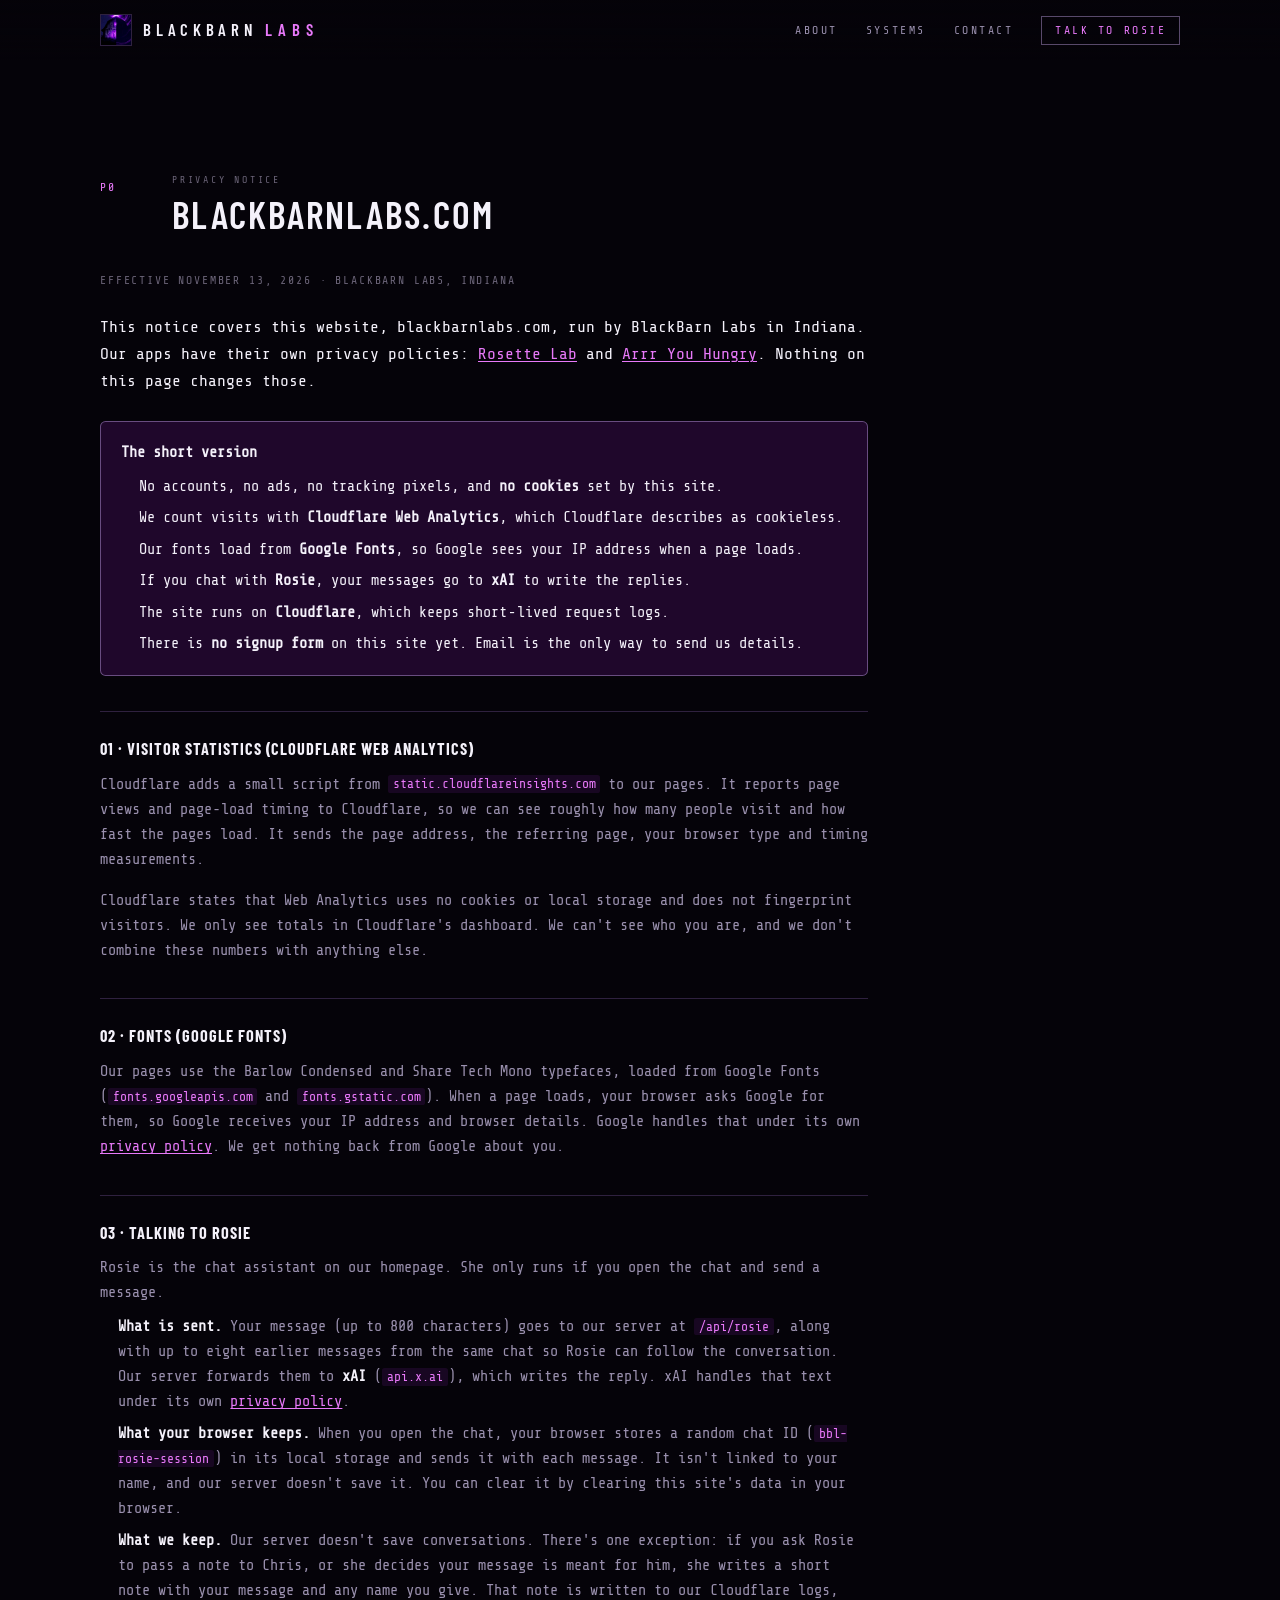
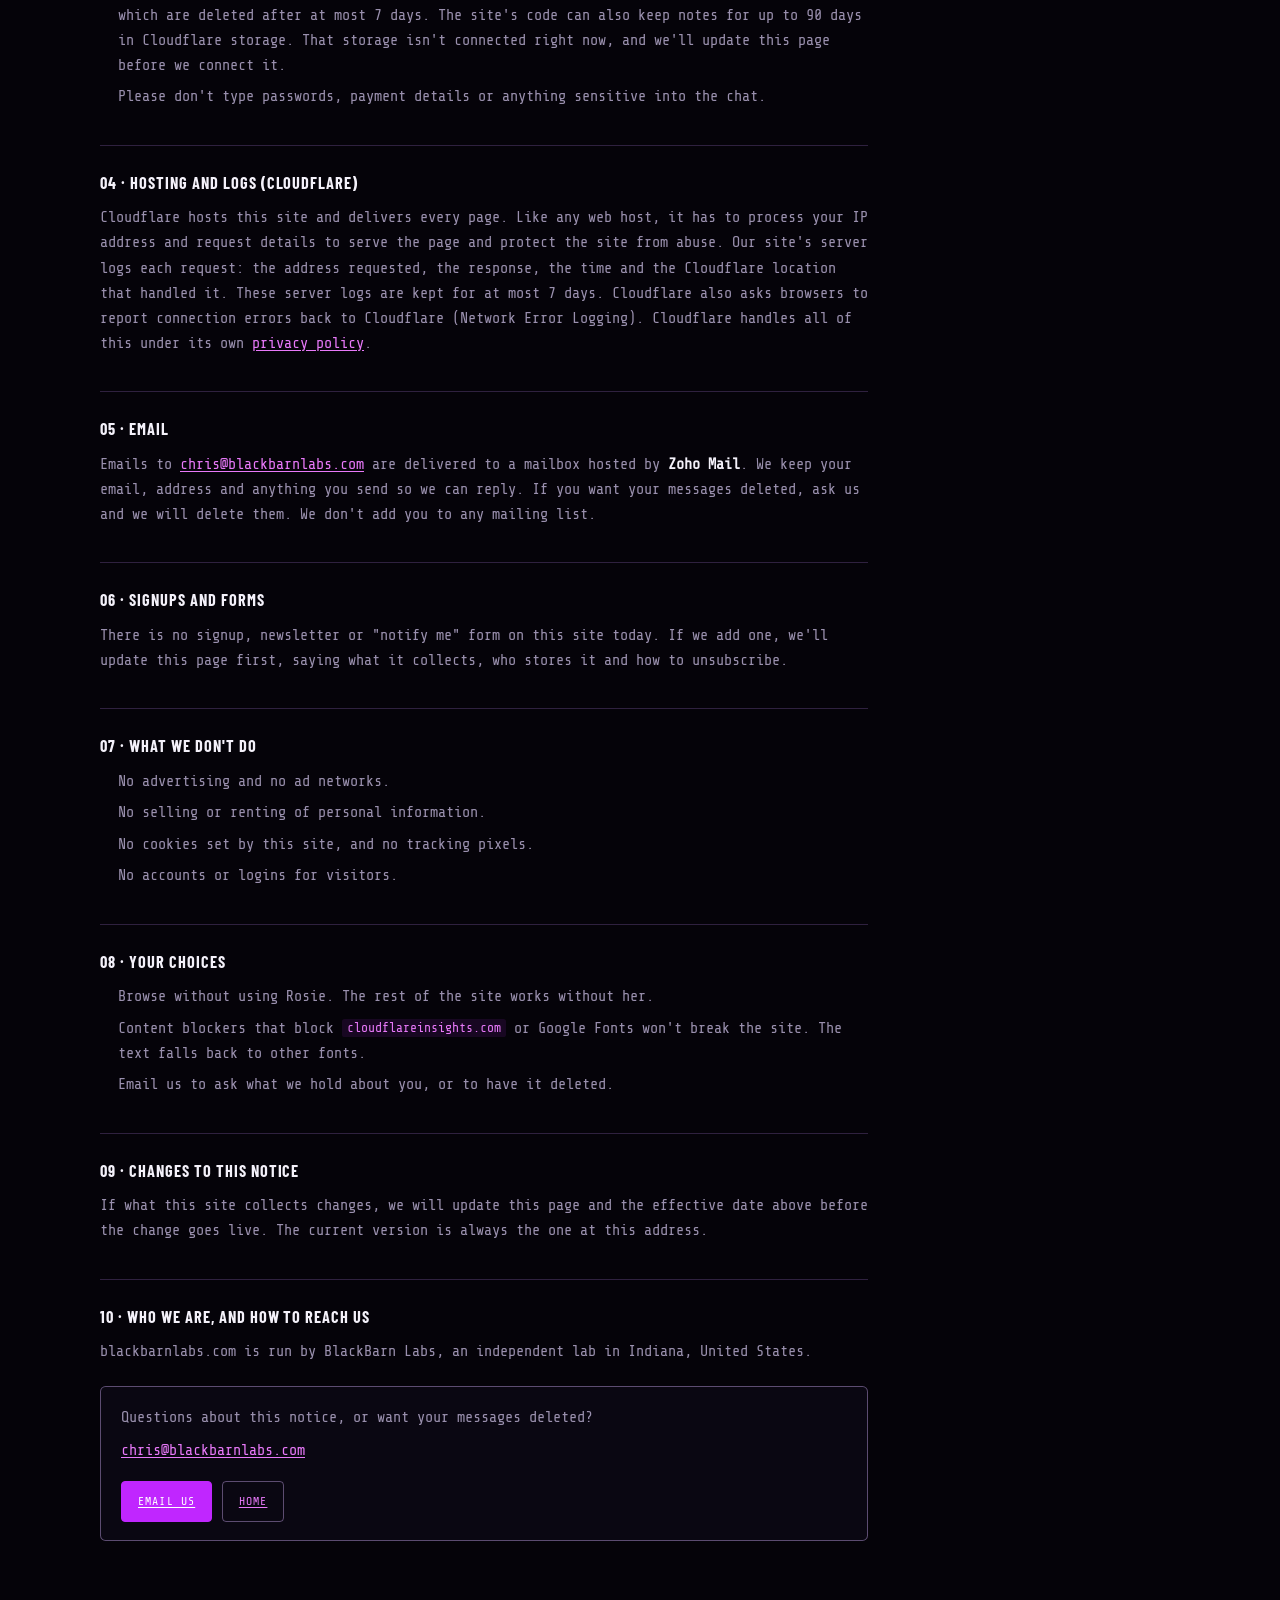
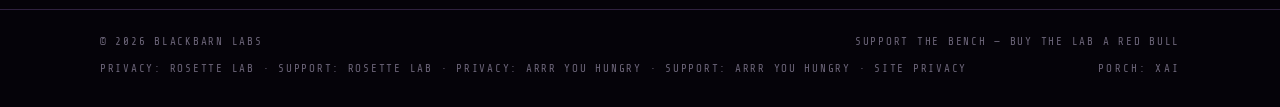
==== privacy/index.html @ 394c313b "Site privacy notice, CSP header, smaller logo, README deploy fix Co-authored-by: PowderSpAzz <christ" ====
<!DOCTYPE html>
<html lang="en">
<head>
  <meta charset="utf-8">
  <meta name="viewport" content="width=device-width, initial-scale=1, viewport-fit=cover">
  <title>Site Privacy Notice — BlackBarn Labs</title>
  <meta name="description" content="What blackbarnlabs.com does with your information: cookieless Cloudflare visitor stats, Google Fonts, the Rosie chat (sent to xAI), hosting logs and email.">
  <meta name="theme-color" content="#050309">
  <meta name="color-scheme" content="dark">
  <link rel="canonical" href="https://blackbarnlabs.com/privacy/">
  <link rel="icon" href="/assets/favicon.ico" sizes="any">
  <link rel="icon" href="/assets/favicon.png" type="image/png">
  <link rel="apple-touch-icon" href="/assets/logo.png">
  <link rel="preconnect" href="https://fonts.googleapis.com">
  <link rel="preconnect" href="https://fonts.gstatic.com" crossorigin>
  <link href="https://fonts.googleapis.com/css2?family=Barlow+Condensed:wght@500;600;700&family=Share+Tech+Mono&display=swap" rel="stylesheet">
  <link rel="stylesheet" href="/css/styles.css">
  <style>
    .doc { padding-top: 7rem; }
    .doc .prose { max-width: 48rem; }
    .doc .prose h3 { margin: 2.2rem 0 .55rem; color: var(--text); font-family: var(--font);
                      text-transform: uppercase; letter-spacing: .06em; font-size: 1.02rem;
                      border-top: 1px solid var(--line); padding-top: 1.5rem; }
    .doc .prose h4 { margin: 1.35rem 0 .35rem; color: var(--violet-2); font-size: .78rem;
                      letter-spacing: .12em; text-transform: uppercase; }
    .doc .prose ul { color: var(--muted); padding-left: 1.15rem; margin-top: .55rem; }
    .doc .prose li + li { margin-top: .4rem; }
    .doc .prose a { color: var(--violet-2); text-decoration: underline; text-underline-offset: .15em; }
    .doc .prose strong { color: var(--text); }
    .doc .prose code { font-family: var(--mono); font-size: .86em; color: var(--violet-2);
                        background: rgba(192,38,255,.1); padding: .1em .35em; border-radius: .2em; }
    .doc .meta-line { font-size: .72rem; letter-spacing: .16em; text-transform: uppercase;
                       color: var(--dim); margin-bottom: 1.5rem; }
    .doc .lede { color: var(--text); font-size: 1.02rem; }
    .short { border: 1px solid var(--line-strong); background: var(--violet-dim);
              border-radius: .35rem; padding: 1.15rem 1.25rem; margin: 1.6rem 0 2.2rem; }
    .short > p { color: var(--text); margin-bottom: .2rem; }
    .short ul { margin-top: .7rem; }
    .short li { color: var(--text); }
    .contact-box { border: 1px solid var(--line-strong); background: var(--bg-2);
                    border-radius: .35rem; padding: 1.15rem 1.25rem; margin-top: 1.35rem; }
    .contact-box p + p { margin-top: .5rem; }
    .contact-box a { font-family: var(--mono); font-size: .95rem; }
    .btn-row { display: flex; flex-wrap: wrap; gap: .6rem; margin-top: 1.1rem; }
    .btn-row a { font-family: var(--mono); font-size: .72rem; letter-spacing: .1em;
                  text-transform: uppercase; padding: .62rem 1rem; border-radius: .25rem;
                  border: 1px solid var(--line-strong); color: var(--text);
                  text-decoration: none; }
    .btn-row a.solid { background: var(--violet); border-color: var(--violet); color: #fff; }
    .btn-row a:hover { border-color: var(--violet-2); }
    .doc-end { border-top: 1px solid var(--line); margin-top: 2.5rem; padding-top: 1.2rem;
                font-size: .8rem; color: var(--dim); }
  </style>
</head>
<body id="top">
  <a class="skip" href="#main">Skip to content</a>
  <header class="site-header" data-header>
    <nav class="nav" aria-label="Primary">
      <a class="brand" href="/index.html#top">
        <img src="/assets/logo.png" width="36" height="36" alt="">
        <span class="brand-name">BlackBarn <em>Labs</em></span>
      </a>
      <button class="menu-toggle" type="button" aria-expanded="false" aria-controls="nav-links" aria-label="Open menu" data-menu-toggle>
        <span aria-hidden="true"></span>
      </button>
      <ul class="nav-links" id="nav-links" data-nav>
        <li><a href="/index.html#about">About</a></li>
        <li><a href="/index.html#systems">Systems</a></li>
        <li><a href="/index.html#contact">Contact</a></li>
        <li><a href="/index.html#rosie" class="nav-cta">Talk to Rosie</a></li>
      </ul>
    </nav>
  </header>
  <main id="main">


    <section class="doc"><div class="wrap">
      <header class="sec-head"><span class="idx">P0</span><div><p class="idx-label">Privacy notice</p><h2>blackbarnlabs.com</h2></div></header>
      <div class="prose">
      <p class="meta-line">Effective November 13, 2026 &middot; BlackBarn Labs, Indiana</p>
      <p class="lede">This notice covers this website, blackbarnlabs.com, run by BlackBarn Labs in Indiana. Our apps have their own privacy policies: <a href="/privacy/rosette-lab/">Rosette Lab</a> and <a href="/privacy/arryouhungry/">Arrr You Hungry</a>. Nothing on this page changes those.</p>

      <div class="short">
        <p><strong>The short version</strong></p>
        <ul>
          <li>No accounts, no ads, no tracking pixels, and <strong>no cookies</strong> set by this site.</li>
          <li>We count visits with <strong>Cloudflare Web Analytics</strong>, which Cloudflare describes as cookieless.</li>
          <li>Our fonts load from <strong>Google Fonts</strong>, so Google sees your IP address when a page loads.</li>
          <li>If you chat with <strong>Rosie</strong>, your messages go to <strong>xAI</strong> to write the replies.</li>
          <li>The site runs on <strong>Cloudflare</strong>, which keeps short&#8209;lived request logs.</li>
          <li>There is <strong>no signup form</strong> on this site yet. Email is the only way to send us details.</li>
        </ul>
      </div>

      <h3 id="analytics">01 &middot; Visitor statistics (Cloudflare Web Analytics)</h3>
      <p>Cloudflare adds a small script from <code>static.cloudflareinsights.com</code> to our pages. It reports page views and page&#8209;load timing to Cloudflare, so we can see roughly how many people visit and how fast the pages load. It sends the page address, the referring page, your browser type and timing measurements.</p>
      <p>Cloudflare states that Web Analytics uses no cookies or local storage and does not fingerprint visitors. We only see totals in Cloudflare's dashboard. We can't see who you are, and we don't combine these numbers with anything else.</p>

      <h3 id="fonts">02 &middot; Fonts (Google Fonts)</h3>
      <p>Our pages use the Barlow Condensed and Share Tech Mono typefaces, loaded from Google Fonts (<code>fonts.googleapis.com</code> and <code>fonts.gstatic.com</code>). When a page loads, your browser asks Google for them, so Google receives your IP address and browser details. Google handles that under its own <a href="https://policies.google.com/privacy">privacy policy</a>. We get nothing back from Google about you.</p>

      <h3 id="rosie">03 &middot; Talking to Rosie</h3>
      <p>Rosie is the chat assistant on our homepage. She only runs if you open the chat and send a message.</p>
      <ul>
        <li><strong>What is sent.</strong> Your message (up to 800 characters) goes to our server at <code>/api/rosie</code>, along with up to eight earlier messages from the same chat so Rosie can follow the conversation. Our server forwards them to <strong>xAI</strong> (<code>api.x.ai</code>), which writes the reply. xAI handles that text under its own <a href="https://x.ai/legal/privacy-policy">privacy policy</a>.</li>
        <li><strong>What your browser keeps.</strong> When you open the chat, your browser stores a random chat ID (<code>bbl-rosie-session</code>) in its local storage and sends it with each message. It isn't linked to your name, and our server doesn't save it. You can clear it by clearing this site's data in your browser.</li>
        <li><strong>What we keep.</strong> Our server doesn't save conversations. There's one exception: if you ask Rosie to pass a note to Chris, or she decides your message is meant for him, she writes a short note with your message and any name you give. That note is written to our Cloudflare logs, which are deleted after at most 7 days. The site's code can also keep notes for up to 90 days in Cloudflare storage. That storage isn't connected right now, and we'll update this page before we connect it.</li>
        <li>Please don't type passwords, payment details or anything sensitive into the chat.</li>
      </ul>

      <h3 id="hosting">04 &middot; Hosting and logs (Cloudflare)</h3>
      <p>Cloudflare hosts this site and delivers every page. Like any web host, it has to process your IP address and request details to serve the page and protect the site from abuse. Our site's server logs each request: the address requested, the response, the time and the Cloudflare location that handled it. These server logs are kept for at most 7 days. Cloudflare also asks browsers to report connection errors back to Cloudflare (Network Error Logging). Cloudflare handles all of this under its own <a href="https://www.cloudflare.com/privacypolicy/">privacy policy</a>.</p>

      <h3 id="email">05 &middot; Email</h3>
      <p>Emails to <a href="mailto:chris@blackbarnlabs.com">chris@blackbarnlabs.com</a> are delivered to a mailbox hosted by <strong>Zoho Mail</strong>. We keep your email, address and anything you send so we can reply. If you want your messages deleted, ask us and we will delete them. We don't add you to any mailing list.</p>

      <h3 id="forms">06 &middot; Signups and forms</h3>
      <p>There is no signup, newsletter or "notify me" form on this site today. If we add one, we'll update this page first, saying what it collects, who stores it and how to unsubscribe.</p>

      <h3 id="not">07 &middot; What we don't do</h3>
      <ul>
        <li>No advertising and no ad networks.</li>
        <li>No selling or renting of personal information.</li>
        <li>No cookies set by this site, and no tracking pixels.</li>
        <li>No accounts or logins for visitors.</li>
      </ul>

      <h3 id="choices">08 &middot; Your choices</h3>
      <ul>
        <li>Browse without using Rosie. The rest of the site works without her.</li>
        <li>Content blockers that block <code>cloudflareinsights.com</code> or Google Fonts won't break the site. The text falls back to other fonts.</li>
        <li>Email us to ask what we hold about you, or to have it deleted.</li>
      </ul>

      <h3 id="changes">09 &middot; Changes to this notice</h3>
      <p>If what this site collects changes, we will update this page and the effective date above before the change goes live. The current version is always the one at this address.</p>

      <h3 id="contact">10 &middot; Who we are, and how to reach us</h3>
      <p>blackbarnlabs.com is run by BlackBarn Labs, an independent lab in Indiana, United States.</p>
      <div class="contact-box">
        <p>Questions about this notice, or want your messages deleted?</p>
        <p><a href="mailto:chris@blackbarnlabs.com?subject=Site%20privacy">chris@blackbarnlabs.com</a></p>
        <div class="btn-row">
          <a class="solid" href="mailto:chris@blackbarnlabs.com?subject=Site%20privacy">Email us</a>
          <a href="/">Home</a>
        </div>
      </div>
      </div>
    </div></section>
  </main>
  <footer class="site-footer">
    <div class="wrap footer-inner">
      <p>© <span data-year>2026</span> BlackBarn Labs</p>
      <p><a href="mailto:chris@blackbarnlabs.com?subject=Red%20Bull%20for%20the%20bench">Support the bench — buy the lab a Red Bull</a></p>
      <p><a href="/privacy/rosette-lab/">Privacy: Rosette Lab</a> &middot; <a href="/support/rosette-lab/">Support: Rosette Lab</a> &middot; <a href="/privacy/arryouhungry/">Privacy: Arrr You Hungry</a> &middot; <a href="/support/arryouhungry/">Support: Arrr You Hungry</a> &middot; <a href="/privacy/" aria-current="page">Site privacy</a></p>
      <p class="footer-note">Porch: xAI</p>
    </div>
  </footer>
  <script src="/js/main.js"></script>
</body>
</html>
---- css/styles.css ----
/* BlackBarn Labs — military / field-systems */

:root {
  --bg: #050309;
  --bg-2: #0a0712;
  --line: rgba(196, 140, 255, 0.22);
  --line-strong: rgba(216, 180, 254, 0.4);
  --text: #f4f1fa;
  --muted: #9a90ae;
  --dim: #6b6478;
  --violet: #c026ff;
  --violet-2: #e879f9;
  --violet-dim: rgba(192, 38, 255, 0.14);
  --font: "Barlow Condensed", "Arial Narrow", sans-serif;
  --mono: "Share Tech Mono", "SFMono-Regular", Menlo, monospace;
  --nav: 3.75rem;
  --max: 1080px;
  --gutter: clamp(1.1rem, 4vw, 2.25rem);
  --ease: cubic-bezier(0.22, 1, 0.36, 1);
}

*,
*::before,
*::after { box-sizing: border-box; margin: 0; padding: 0; }

html { scroll-behavior: smooth; color-scheme: dark; }

html, body {
  background: var(--bg);
  color: var(--text);
}

body {
  font-family: var(--mono);
  font-size: 0.95rem;
  line-height: 1.65;
  min-height: 100vh;
  overflow-x: hidden;
  -webkit-font-smoothing: antialiased;
}

body.nav-open { overflow: hidden; }

img { display: block; max-width: 100%; }
a { color: inherit; text-decoration: none; }
button { font-family: inherit; cursor: pointer; border: 0; background: none; color: inherit; }
ul, ol { list-style: none; }

::selection { background: var(--violet); color: #050309; }
:focus-visible { outline: 1px solid var(--violet); outline-offset: 3px; }

.visually-hidden {
  position: absolute; width: 1px; height: 1px; padding: 0; margin: -1px;
  overflow: hidden; clip: rect(0,0,0,0); white-space: nowrap; border: 0;
}

.skip {
  position: absolute; left: 1rem; top: -4rem; z-index: 100;
  padding: 0.5rem 0.8rem; background: var(--violet); color: var(--bg);
  font-size: 0.75rem; letter-spacing: 0.12em; text-transform: uppercase;
}
.skip:focus { top: 1rem; }

.wrap {
  width: min(var(--max), calc(100% - var(--gutter) * 2));
  margin-inline: auto;
}

/* Header */
.site-header {
  position: sticky; top: 0; z-index: 50;
  height: calc(var(--nav) + env(safe-area-inset-top));
  padding-top: env(safe-area-inset-top);
  display: flex; align-items: center;
  border-bottom: 1px solid transparent;
  background: linear-gradient(to bottom, rgba(5,3,9,0.92), rgba(5,3,9,0.55) 70%, transparent);
}
.site-header.is-scrolled {
  background: rgba(5, 3, 9, 0.92);
  border-bottom-color: var(--line);
  backdrop-filter: blur(12px);
}

.nav {
  display: flex; align-items: center; justify-content: space-between;
  width: min(var(--max), calc(100% - var(--gutter) * 2));
  margin-inline: auto; gap: 1.25rem;
}

.brand { display: inline-flex; align-items: center; gap: 0.7rem; min-height: 44px; }
.brand img {
  width: 32px; height: 32px; object-fit: cover;
  border: 1px solid var(--line);
}
.brand-name {
  font-family: var(--font);
  font-size: 1.05rem;
  font-weight: 600;
  letter-spacing: 0.28em;
  text-transform: uppercase;
}
.brand-name em { font-style: normal; color: var(--violet-2); letter-spacing: 0.36em; }

.nav-links { display: flex; align-items: center; gap: 1.75rem; }
.nav-links a {
  font-size: 0.72rem;
  letter-spacing: 0.22em;
  text-transform: uppercase;
  color: var(--muted);
}
.nav-links a:hover { color: var(--text); }
.nav-cta {
  padding: 0.45rem 0.8rem;
  border: 1px solid var(--line-strong);
  color: var(--violet-2) !important;
}
.nav-cta:hover { background: var(--violet-dim); }

.menu-toggle { display: none; width: 44px; height: 44px; place-items: center; z-index: 60; }
.menu-toggle span,
.menu-toggle span::before,
.menu-toggle span::after {
  display: block; width: 16px; height: 1.5px; background: var(--text); position: relative;
}
.menu-toggle span::before,
.menu-toggle span::after { content: ""; position: absolute; left: 0; }
.menu-toggle span::before { top: -5px; }
.menu-toggle span::after { top: 5px; }
body.nav-open .menu-toggle span { background: transparent; }
body.nav-open .menu-toggle span::before { top: 0; transform: rotate(45deg); }
body.nav-open .menu-toggle span::after { top: 0; transform: rotate(-45deg); }

/* Hero — the poster IS the brand */
.hero {
  min-height: calc(100svh - var(--nav));
  display: grid;
  place-items: center;
  padding: 1.25rem var(--gutter) 2.5rem;
}

.hero-stage {
  position: relative;
  width: min(520px, 100%);
  padding: 14px;
}

.poster {
  width: 100%;
  height: auto;
  border: 1px solid var(--line);
  box-shadow: 0 0 80px rgba(138, 43, 226, 0.18);
}

.tick {
  position: absolute;
  width: 18px; height: 18px;
  border-color: var(--violet-2);
  border-style: solid;
  pointer-events: none;
}
.tick-tl { top: 0; left: 0; border-width: 2px 0 0 2px; }
.tick-tr { top: 0; right: 0; border-width: 2px 2px 0 0; }
.tick-bl { bottom: 0; left: 0; border-width: 0 0 2px 2px; }
.tick-br { bottom: 0; right: 0; border-width: 0 2px 2px 0; }

.hero-hud {
  display: flex;
  flex-wrap: wrap;
  align-items: center;
  justify-content: space-between;
  gap: 0.75rem 1rem;
  margin-top: 0.9rem;
}
.hero-hud p {
  font-size: 0.62rem;
  letter-spacing: 0.16em;
  text-transform: uppercase;
  color: var(--dim);
}

.btn {
  display: inline-flex; align-items: center; justify-content: center;
  min-height: 42px; padding: 0.5rem 1rem;
  border: 1px solid var(--violet);
  background: var(--violet);
  color: #120414;
  font-family: var(--mono);
  font-size: 0.68rem;
  letter-spacing: 0.16em;
  text-transform: uppercase;
  transition: background 0.2s var(--ease), color 0.2s var(--ease);
}
.btn:hover { background: var(--violet-2); border-color: var(--violet-2); }
.btn-ghost {
  background: transparent;
  color: var(--text);
  border-color: var(--line-strong);
}
.btn-ghost:hover { border-color: var(--violet); color: var(--violet-2); }

/* Sections */
section { padding: 4.25rem 0; scroll-margin-top: calc(var(--nav) + 0.75rem); }
#systems { border-block: 1px solid var(--line); background: var(--bg-2); }

.sec-head {
  display: grid;
  grid-template-columns: 3.5rem 1fr;
  gap: 1rem;
  align-items: start;
  margin-bottom: 2.25rem;
}
.idx {
  font-size: 0.72rem;
  letter-spacing: 0.2em;
  color: var(--violet-2);
  padding-top: 0.35rem;
}
.idx-label {
  font-size: 0.62rem;
  letter-spacing: 0.28em;
  text-transform: uppercase;
  color: var(--dim);
  margin-bottom: 0.35rem;
}
.sec-head h2 {
  font-family: var(--font);
  font-weight: 600;
  font-size: clamp(1.7rem, 3.2vw, 2.35rem);
  letter-spacing: 0.06em;
  text-transform: uppercase;
  line-height: 1.1;
}

.overview {
  display: grid;
  grid-template-columns: 1.2fr 0.8fr;
  gap: clamp(1.75rem, 5vw, 3.5rem);
}

.prose p { color: var(--muted); }
.prose p + p { margin-top: 1rem; }

.spec-list { border-top: 1px solid var(--line); }
.spec-list div {
  display: grid;
  grid-template-columns: 2.4rem 1fr;
  gap: 0.85rem;
  padding: 0.95rem 0;
  border-bottom: 1px solid var(--line);
}
.spec-list dt { color: var(--violet-2); font-size: 0.68rem; letter-spacing: 0.12em; padding-top: 0.2rem; }
.spec-list dd { color: var(--text); font-size: 0.9rem; }

.capability { border-top: 1px solid var(--line); }
.capability li {
  display: grid;
  grid-template-columns: 3rem 1fr;
  gap: 1rem;
  padding: 1.25rem 0;
  border-bottom: 1px solid var(--line);
}
.capability .n { color: var(--violet-2); font-size: 0.68rem; letter-spacing: 0.14em; padding-top: 0.3rem; }
.capability h3 {
  font-family: var(--font);
  font-weight: 600;
  font-size: 1.35rem;
  letter-spacing: 0.08em;
  text-transform: uppercase;
  margin-bottom: 0.35rem;
}
.capability p { color: var(--muted); max-width: 62ch; }
.tags {
  display: inline-block;
  margin-top: 0.55rem;
  font-size: 0.62rem;
  letter-spacing: 0.16em;
  color: var(--dim);
}

.status {
  margin-top: 1.5rem;
  padding: 1rem 0 0;
  display: grid;
  grid-template-columns: auto 1fr;
  gap: 1rem 1.25rem;
  align-items: baseline;
  color: var(--muted);
  font-size: 0.9rem;
}
.status span {
  color: var(--violet-2);
  font-size: 0.62rem;
  letter-spacing: 0.22em;
}

.contact-row {
  display: grid;
  grid-template-columns: 1fr auto;
  gap: 2.5rem;
  align-items: end;
}
.email {
  display: inline-block;
  font-family: var(--font);
  font-size: clamp(1.5rem, 4vw, 2.4rem);
  font-weight: 600;
  letter-spacing: 0.06em;
  margin-bottom: 1.25rem;
  border-bottom: 1px solid transparent;
}
.email:hover { color: var(--violet-2); border-bottom-color: var(--violet-2); }
.actions { display: flex; flex-wrap: wrap; gap: 0.6rem; }
.copy-status {
  min-height: 1.2em;
  margin-top: 0.7rem;
  font-size: 0.68rem;
  letter-spacing: 0.12em;
  text-transform: uppercase;
  color: var(--violet-2);
}
.meta { display: flex; flex-direction: column; gap: 0.85rem; text-align: right; }
.meta dt { font-size: 0.62rem; letter-spacing: 0.2em; text-transform: uppercase; color: var(--dim); }
.meta dd { letter-spacing: 0.06em; }

.site-footer {
  padding: 1.4rem 0 1.8rem;
  border-top: 1px solid var(--line);
  font-size: 0.68rem;
  letter-spacing: 0.16em;
  text-transform: uppercase;
  color: var(--dim);
}
.footer-inner {
  display: flex;
  flex-wrap: wrap;
  justify-content: space-between;
  gap: 0.6rem 1.5rem;
  align-items: baseline;
}
.site-footer a:hover { color: var(--violet-2); }
.footer-note { letter-spacing: 0.2em; }

/* Rosie */
.rosie-launcher {
  position: fixed;
  right: max(1rem, env(safe-area-inset-right));
  bottom: max(1rem, env(safe-area-inset-bottom));
  z-index: 80;
  display: inline-flex; align-items: center; gap: 0.65rem;
  min-height: 48px; padding: 0.4rem 0.9rem 0.4rem 0.4rem;
  background: #0a0712;
  border: 1px solid var(--line-strong);
  box-shadow: 0 10px 32px rgba(0,0,0,0.5);
  font-size: 0.68rem; letter-spacing: 0.16em; text-transform: uppercase;
}
.rosie-launcher img { width: 32px; height: 32px; object-fit: cover; border: 1px solid var(--line); }
.rosie-launcher:hover { border-color: var(--violet); color: var(--violet-2); }

.rosie-panel {
  position: fixed;
  right: max(1rem, env(safe-area-inset-right));
  bottom: max(1rem, env(safe-area-inset-bottom));
  z-index: 90;
  width: min(380px, calc(100vw - 1.5rem));
  height: min(520px, calc(100svh - 2rem));
  background: #0a0712;
  border: 1px solid var(--line-strong);
  display: none; flex-direction: column; overflow: hidden;
}
.rosie-panel.is-open { display: flex; }
.rosie-panel-head {
  display: flex; align-items: center; gap: 0.7rem;
  padding: 0.75rem 0.9rem;
  border-bottom: 1px solid var(--line);
}
.rosie-panel-head img { width: 36px; height: 36px; object-fit: cover; border: 1px solid var(--line); }
.rosie-panel-head h2 {
  font-family: var(--font); font-size: 1rem; font-weight: 600;
  letter-spacing: 0.18em; text-transform: uppercase;
}
.rosie-status { font-size: 0.62rem; letter-spacing: 0.16em; text-transform: uppercase; color: var(--violet-2); }
.rosie-status.is-offline { color: var(--dim); }
.rosie-close { margin-left: auto; width: 36px; height: 36px; font-size: 1.4rem; color: var(--muted); }
.rosie-log { flex: 1; overflow-y: auto; padding: 0.9rem; display: flex; flex-direction: column; gap: 0.65rem; }
.rosie-msg { max-width: 92%; padding: 0.65rem 0.8rem; font-size: 0.88rem; line-height: 1.5; white-space: pre-wrap; }
.rosie-msg.bot { background: #120a1c; border: 1px solid var(--line); align-self: flex-start; }
.rosie-msg.user { background: var(--violet-dim); border: 1px solid var(--line-strong); align-self: flex-end; }
.rosie-form { display: flex; gap: 0.45rem; padding: 0.7rem; border-top: 1px solid var(--line); }
.rosie-form input {
  flex: 1; min-height: 40px; padding: 0 0.7rem;
  background: #120a1c; border: 1px solid var(--line-strong); color: var(--text);
  font-family: var(--mono); font-size: 0.9rem;
}
.rosie-form button {
  min-height: 40px; padding: 0 0.85rem;
  background: var(--violet); color: #120414;
  font-size: 0.65rem; letter-spacing: 0.14em; text-transform: uppercase;
}
body.rosie-open .rosie-launcher { visibility: hidden; }

.page-404 {
  min-height: 100svh; display: grid; place-items: center; text-align: center; padding: 2rem;
}
.page-404 h1 {
  font-family: var(--font); font-size: clamp(4rem, 12vw, 8rem);
  color: var(--violet); line-height: 1; margin: 0.5rem 0;
}
.page-404 p { color: var(--muted); margin-bottom: 1.5rem; }

@media (max-width: 860px) {
  .menu-toggle { display: grid; }
  .nav-links {
    position: fixed; inset: 0;
    background: rgba(5, 3, 9, 0.97);
    flex-direction: column; justify-content: center; gap: 1.6rem;
    opacity: 0; pointer-events: none;
  }
  body.nav-open .nav-links { opacity: 1; pointer-events: auto; }
  .nav-links a { font-size: 1rem; }
  .nav-cta { border: 0; padding: 0; }
  .overview, .contact-row, .status, .capability li { grid-template-columns: 1fr; }
  .capability .n { display: none; }
  .meta { text-align: left; }
}

@media (max-width: 540px) {
  .brand-name { letter-spacing: 0.16em; }
  .hero-stage { padding: 10px; }
  .hero-hud p { font-size: 0.58rem; letter-spacing: 0.08em; }
}

@media (prefers-reduced-motion: reduce) {
  html { scroll-behavior: auto; }
}
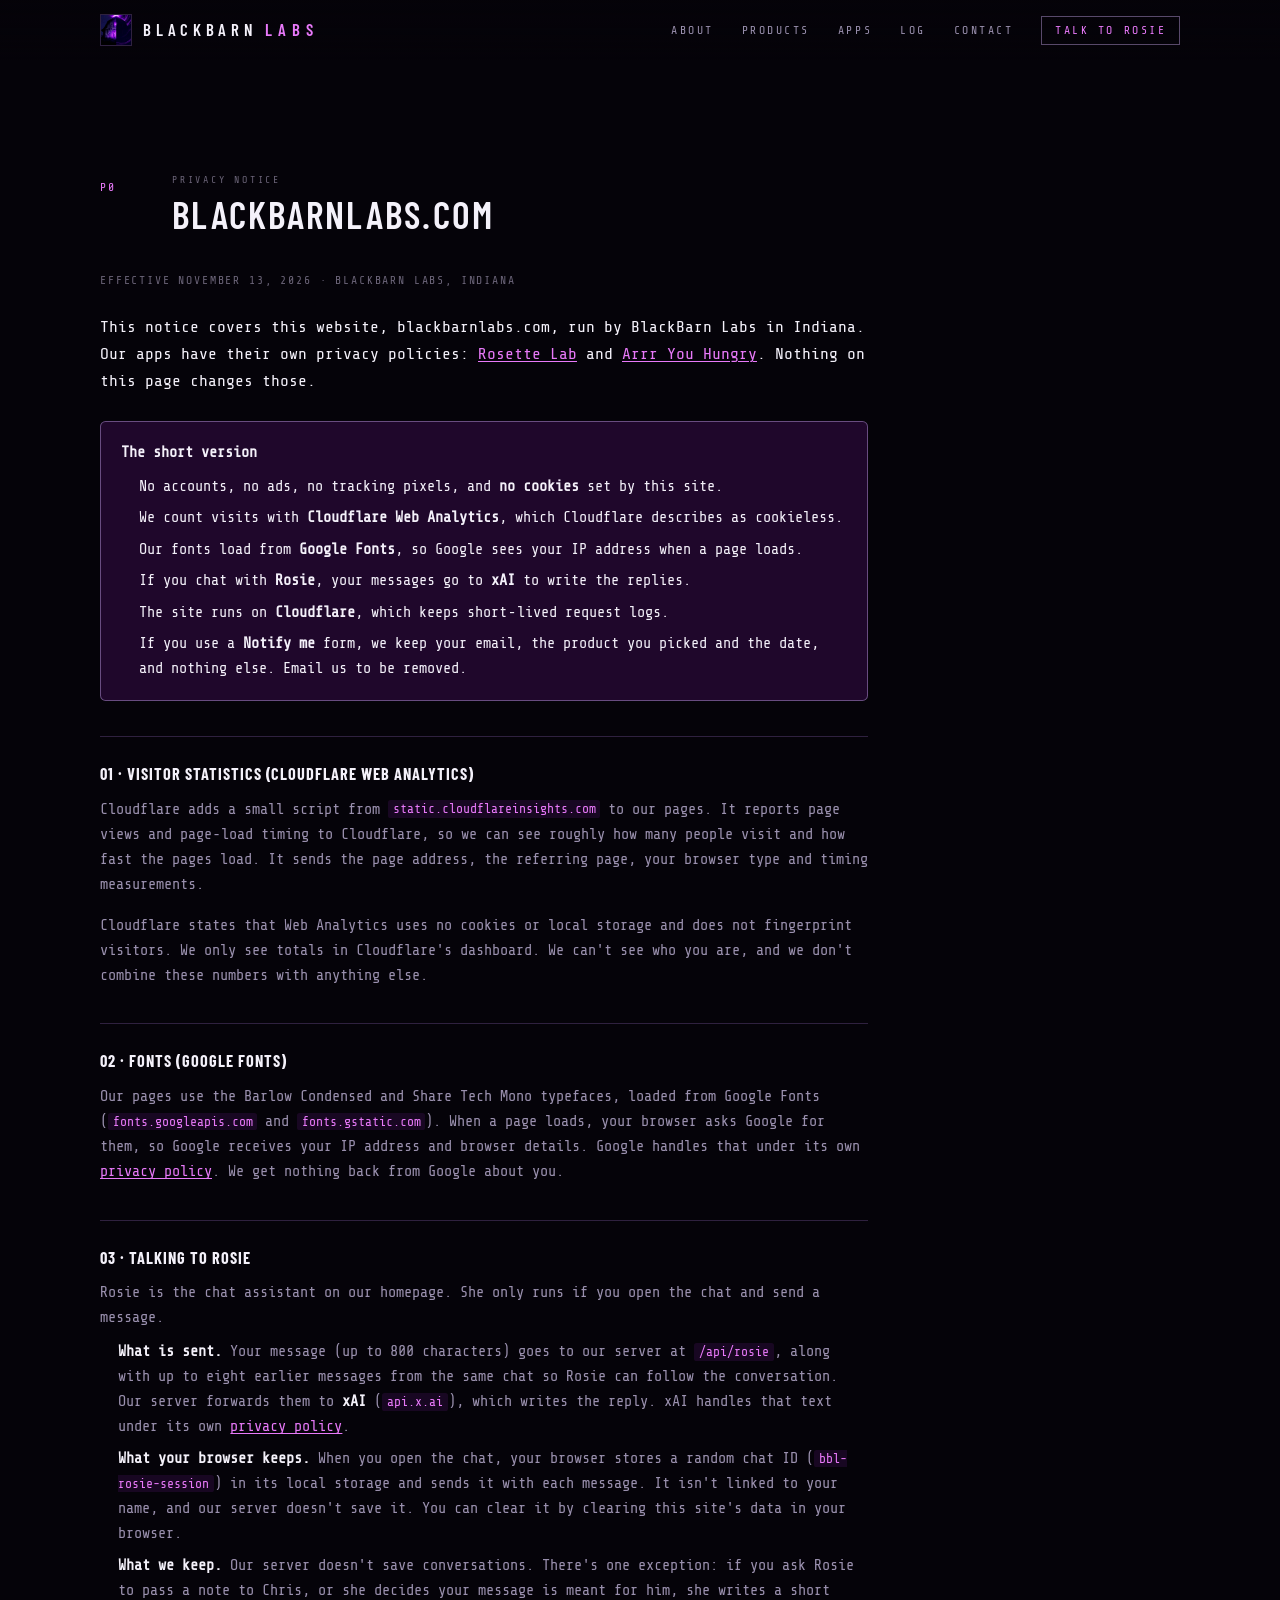
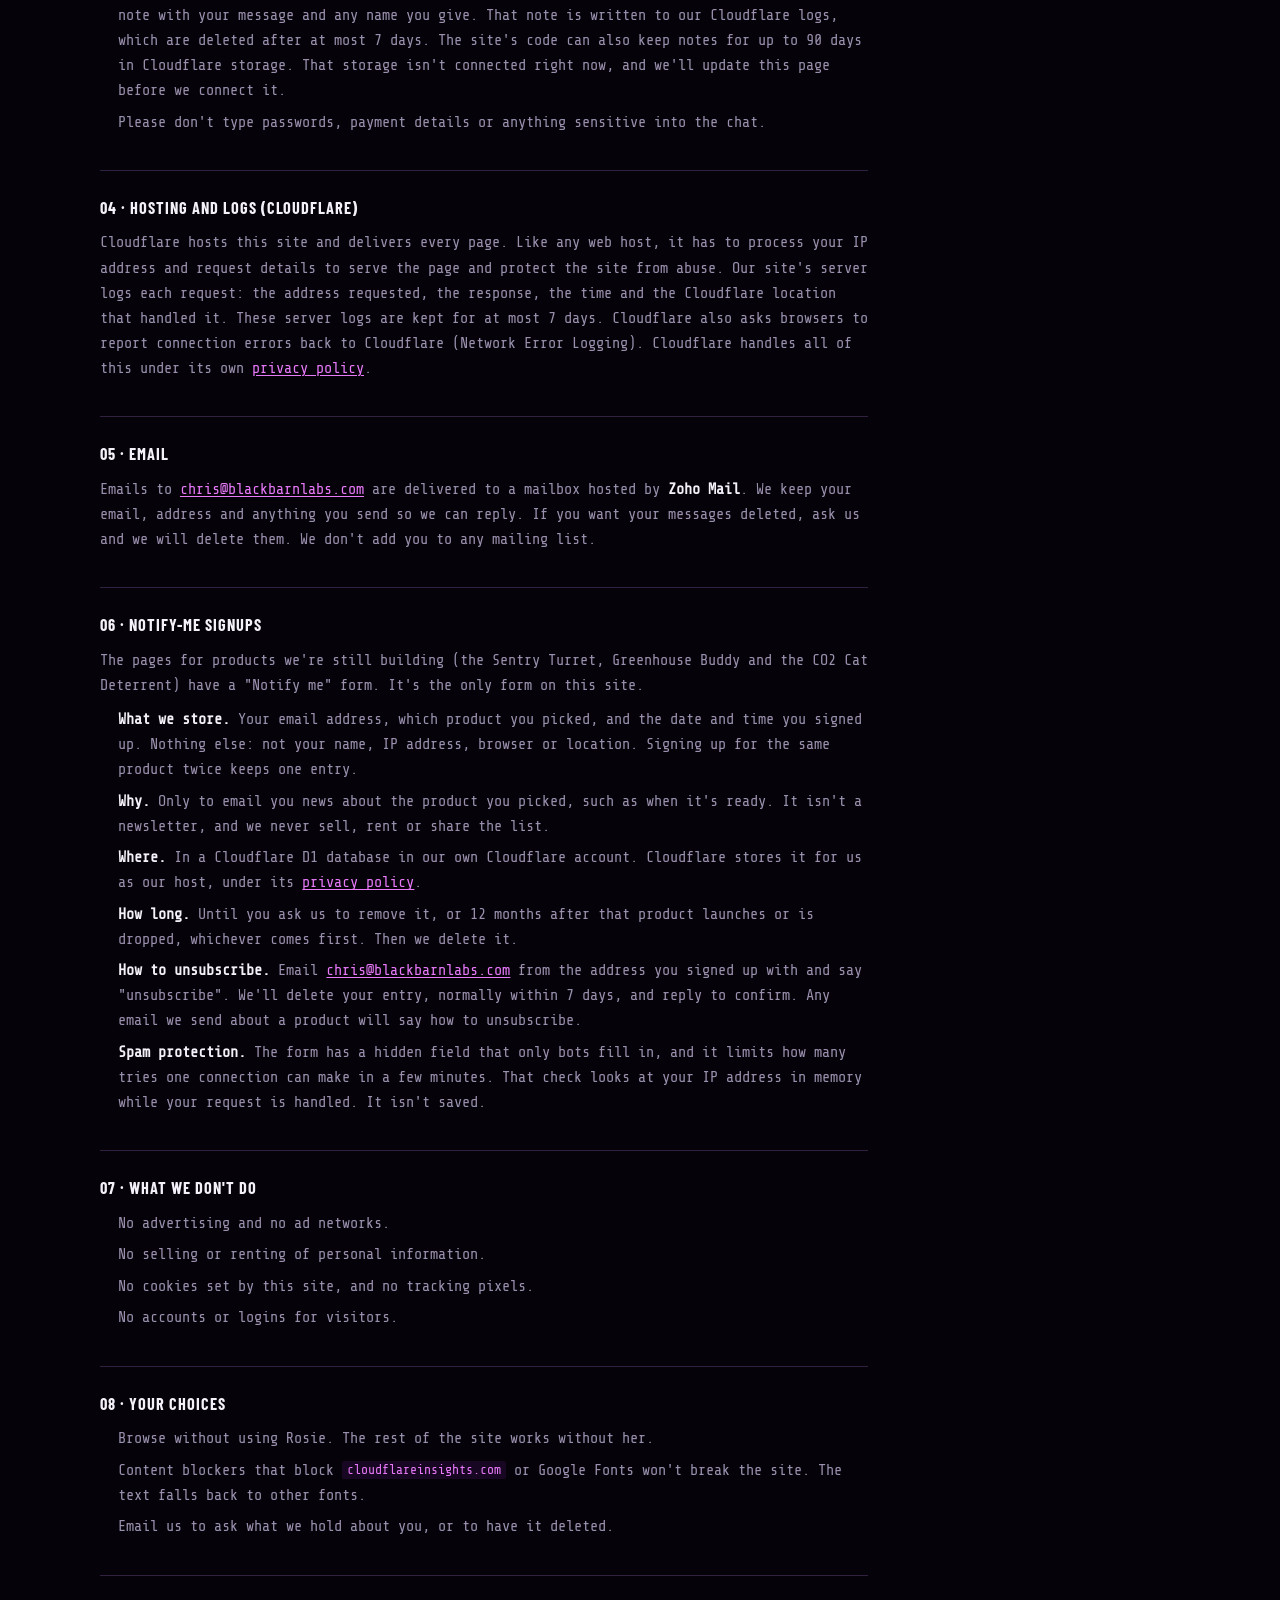
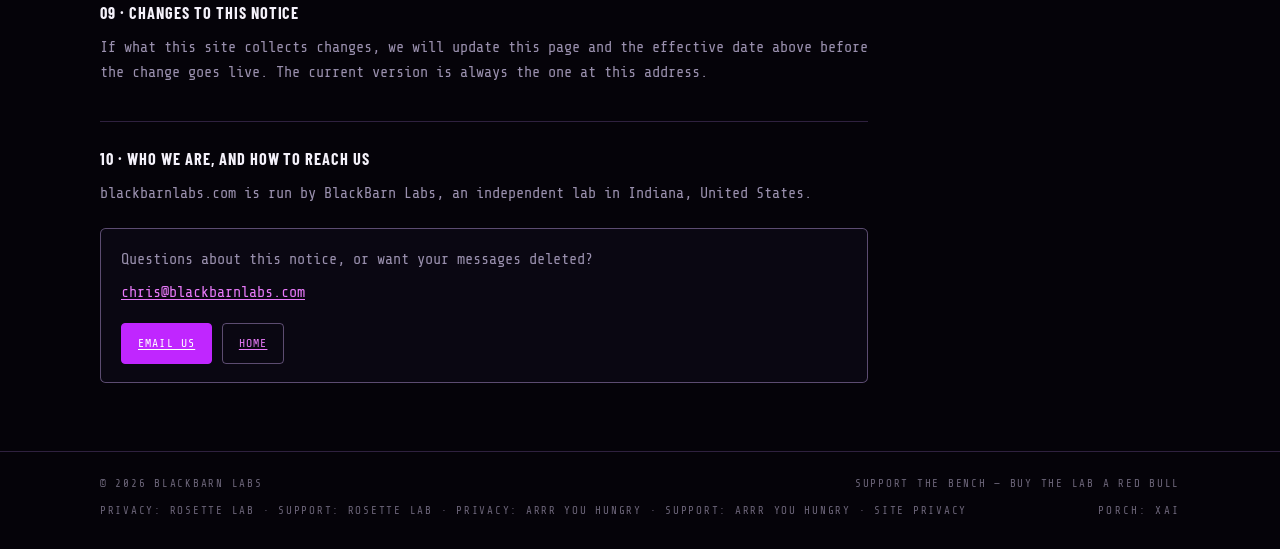
==== commit 0dfe28ff: "Product pages, notify-me signups (D1), apps page, build log, privacy notify section Co-authored-by: " ====
--- a/privacy/index.html
+++ b/privacy/index.html
@@ -64,10 +64,12 @@
         <span aria-hidden="true"></span>
       </button>
       <ul class="nav-links" id="nav-links" data-nav>
-        <li><a href="/index.html#about">About</a></li>
-        <li><a href="/index.html#systems">Systems</a></li>
-        <li><a href="/index.html#contact">Contact</a></li>
-        <li><a href="/index.html#rosie" class="nav-cta">Talk to Rosie</a></li>
+        <li><a href="/#about">About</a></li>
+        <li><a href="/#products">Products</a></li>
+        <li><a href="/apps/">Apps</a></li>
+        <li><a href="/log/">Log</a></li>
+        <li><a href="/#contact">Contact</a></li>
+        <li><a href="/#rosie" class="nav-cta">Talk to Rosie</a></li>
       </ul>
     </nav>
   </header>
@@ -88,7 +90,7 @@
           <li>Our fonts load from <strong>Google Fonts</strong>, so Google sees your IP address when a page loads.</li>
           <li>If you chat with <strong>Rosie</strong>, your messages go to <strong>xAI</strong> to write the replies.</li>
           <li>The site runs on <strong>Cloudflare</strong>, which keeps short&#8209;lived request logs.</li>
-          <li>There is <strong>no signup form</strong> on this site yet. Email is the only way to send us details.</li>
+          <li>If you use a <strong>Notify me</strong> form, we keep your email, the product you picked and the date, and nothing else. Email us to be removed.</li>
         </ul>
       </div>
 
@@ -114,8 +116,16 @@
       <h3 id="email">05 &middot; Email</h3>
       <p>Emails to <a href="mailto:chris@blackbarnlabs.com">chris@blackbarnlabs.com</a> are delivered to a mailbox hosted by <strong>Zoho Mail</strong>. We keep your email, address and anything you send so we can reply. If you want your messages deleted, ask us and we will delete them. We don't add you to any mailing list.</p>
 
-      <h3 id="forms">06 &middot; Signups and forms</h3>
-      <p>There is no signup, newsletter or "notify me" form on this site today. If we add one, we'll update this page first, saying what it collects, who stores it and how to unsubscribe.</p>
+      <h3 id="notify">06 &middot; Notify-me signups</h3>
+      <p>The pages for products we're still building (the Sentry Turret, Greenhouse Buddy and the CO2 Cat Deterrent) have a "Notify me" form. It's the only form on this site.</p>
+      <ul>
+        <li><strong>What we store.</strong> Your email address, which product you picked, and the date and time you signed up. Nothing else: not your name, IP address, browser or location. Signing up for the same product twice keeps one entry.</li>
+        <li><strong>Why.</strong> Only to email you news about the product you picked, such as when it's ready. It isn't a newsletter, and we never sell, rent or share the list.</li>
+        <li><strong>Where.</strong> In a Cloudflare D1 database in our own Cloudflare account. Cloudflare stores it for us as our host, under its <a href="https://www.cloudflare.com/privacypolicy/">privacy policy</a>.</li>
+        <li><strong>How long.</strong> Until you ask us to remove it, or 12 months after that product launches or is dropped, whichever comes first. Then we delete it.</li>
+        <li><strong>How to unsubscribe.</strong> Email <a href="mailto:chris@blackbarnlabs.com?subject=Unsubscribe">chris@blackbarnlabs.com</a> from the address you signed up with and say "unsubscribe". We'll delete your entry, normally within 7 days, and reply to confirm. Any email we send about a product will say how to unsubscribe.</li>
+        <li><strong>Spam protection.</strong> The form has a hidden field that only bots fill in, and it limits how many tries one connection can make in a few minutes. That check looks at your IP address in memory while your request is handled. It isn't saved.</li>
+      </ul>
 
       <h3 id="not">07 &middot; What we don't do</h3>
       <ul>
--- a/css/styles.css
+++ b/css/styles.css
@@ -432,3 +432,165 @@
 @media (prefers-reduced-motion: reduce) {
   html { scroll-behavior: auto; }
 }
+
+/* Products, apps, build log, notify-me (batch 2) */
+#products { border-block: 1px solid var(--line); background: var(--bg-2); }
+.lead-in { color: var(--muted); max-width: 62ch; margin: -1rem 0 1.75rem; }
+
+.cards {
+  display: grid;
+  grid-template-columns: repeat(auto-fit, minmax(240px, 1fr));
+  gap: 1rem;
+}
+.card {
+  display: flex; flex-direction: column;
+  border: 1px solid var(--line);
+  background: var(--bg);
+  transition: border-color 0.2s var(--ease);
+}
+.card:hover { border-color: var(--line-strong); }
+.card-art {
+  display: grid; place-items: center;
+  aspect-ratio: 16 / 9;
+  border-bottom: 1px solid var(--line);
+  background: repeating-linear-gradient(45deg, #0a0712 0 12px, #0d0917 12px 24px);
+}
+.card-art img { width: 38%; height: auto; }
+.card-body { display: flex; flex-direction: column; gap: 0.5rem; flex: 1; padding: 1rem 1.1rem 1.2rem; }
+.card h3, .app h3, .tier h3 {
+  font-family: var(--font); font-weight: 600;
+  font-size: 1.35rem; letter-spacing: 0.08em; text-transform: uppercase; line-height: 1.15;
+}
+.card p, .app p, .tier p { color: var(--muted); font-size: 0.86rem; }
+.go {
+  margin-top: auto; padding-top: 0.4rem;
+  font-size: 0.66rem; letter-spacing: 0.18em; text-transform: uppercase; color: var(--violet-2);
+}
+.card a.go::after, .app a.go::after { content: " \2192"; }
+
+.pill {
+  align-self: flex-start; display: inline-block;
+  font-size: 0.58rem; letter-spacing: 0.2em; text-transform: uppercase;
+  border: 1px solid var(--line-strong); color: var(--violet-2);
+  padding: 0.2rem 0.5rem;
+}
+
+.apps { display: grid; grid-template-columns: repeat(auto-fit, minmax(300px, 1fr)); gap: 1rem; }
+.app {
+  display: flex; flex-direction: column; gap: 0.5rem;
+  border: 1px solid var(--line); background: var(--bg-2); padding: 1.1rem 1.2rem 1.25rem;
+}
+.app .platform { font-size: 0.62rem; letter-spacing: 0.18em; text-transform: uppercase; color: var(--muted); }
+.store-slot {
+  display: inline-flex; align-items: center; align-self: flex-start;
+  min-height: 40px; padding: 0 0.9rem; margin-top: 0.3rem;
+  border: 1px dashed var(--line-strong); color: var(--muted);
+  font-size: 0.62rem; letter-spacing: 0.16em; text-transform: uppercase;
+}
+.links {
+  display: flex; flex-wrap: wrap; gap: 0.4rem 1.1rem; margin-top: 0.4rem;
+  font-size: 0.66rem; letter-spacing: 0.16em; text-transform: uppercase;
+}
+.links a { color: var(--violet-2); }
+.links a:hover { text-decoration: underline; text-underline-offset: 0.2em; }
+
+/* Inner pages */
+.page { padding: 1.5rem 0 4rem; }
+.crumbs { font-size: 0.62rem; letter-spacing: 0.2em; text-transform: uppercase; color: var(--muted); margin-bottom: 2rem; }
+.crumbs a { color: var(--violet-2); text-decoration: underline; text-underline-offset: 0.2em; }
+.kicker { font-size: 0.62rem; letter-spacing: 0.28em; text-transform: uppercase; color: var(--violet-2); margin-bottom: 0.8rem; }
+.page-title {
+  font-family: var(--font); font-weight: 700;
+  font-size: clamp(2.2rem, 5vw, 3.4rem); letter-spacing: 0.05em; text-transform: uppercase; line-height: 1.02;
+}
+.page .lede { color: var(--muted); margin: 1rem 0 1.5rem; max-width: 60ch; }
+.page section { padding: 2.5rem 0 0.5rem; }
+.page .prose h3 {
+  font-family: var(--font); font-weight: 600; font-size: 1.2rem;
+  letter-spacing: 0.06em; text-transform: uppercase; color: var(--text); margin: 1.6rem 0 0.4rem;
+}
+.page .prose ul { color: var(--muted); padding-left: 1.15rem; list-style: square; }
+.page .prose li + li { margin-top: 0.4rem; }
+.page .prose a { color: var(--violet-2); text-decoration: underline; text-underline-offset: 0.15em; }
+
+.prod {
+  display: grid; grid-template-columns: 1.1fr 0.9fr;
+  gap: clamp(1.5rem, 5vw, 3rem); align-items: start;
+}
+.prod-art {
+  display: grid; place-items: center; aspect-ratio: 4 / 3;
+  border: 1px solid var(--line);
+  background: repeating-linear-gradient(45deg, #0a0712 0 12px, #0d0917 12px 24px);
+}
+.prod-art img { width: 46%; height: auto; }
+.prod-art figcaption {
+  align-self: end; padding-bottom: 0.9rem;
+  font-size: 0.58rem; letter-spacing: 0.2em; text-transform: uppercase; color: var(--muted);
+}
+.tiers { display: grid; grid-template-columns: repeat(auto-fit, minmax(240px, 1fr)); gap: 1rem; }
+.tier { border: 1px solid var(--line); background: var(--bg-2); padding: 1.1rem 1.2rem; }
+.tier h3 { margin: 0.5rem 0 0.35rem; }
+.parts { border-top: 1px solid var(--line); }
+.parts div { display: grid; grid-template-columns: 12rem 1fr; gap: 1rem; padding: 0.8rem 0; border-bottom: 1px solid var(--line); }
+.parts dt { color: var(--violet-2); font-size: 0.66rem; letter-spacing: 0.16em; text-transform: uppercase; padding-top: 0.2rem; }
+.parts dd { color: var(--muted); font-size: 0.9rem; }
+.fine { font-size: 0.68rem; color: var(--muted); letter-spacing: 0.04em; }
+.fine a { color: var(--violet-2); text-decoration: underline; text-underline-offset: 0.15em; }
+
+/* Placeholder copy — must be replaced by Chris before publishing */
+.placeholder {
+  outline: 1px dashed #f5c542; outline-offset: 3px;
+}
+.placeholder::before {
+  content: "Placeholder \2014 Chris to write";
+  display: block; margin-bottom: 0.25rem;
+  font-size: 0.56rem; letter-spacing: 0.2em; text-transform: uppercase; color: #f5c542;
+}
+
+/* Notify-me form */
+.notify {
+  display: grid; gap: 0.75rem;
+  border: 1px solid var(--line-strong); background: var(--violet-dim);
+  padding: 1.25rem 1.3rem;
+}
+.notify h2 {
+  font-family: var(--font); font-weight: 600; font-size: 1.4rem;
+  letter-spacing: 0.08em; text-transform: uppercase;
+}
+.notify p { color: var(--muted); font-size: 0.86rem; }
+.notify .row { display: flex; flex-wrap: wrap; gap: 0.5rem; }
+.notify input[type="email"] {
+  flex: 1 1 220px; min-height: 42px; padding: 0 0.8rem;
+  background: #120a1c; border: 1px solid var(--line-strong); color: var(--text);
+  font-family: var(--mono); font-size: 0.9rem;
+}
+.notify .fine { font-size: 0.68rem; color: var(--muted); }
+.notify-status { min-height: 1.2em; font-size: 0.72rem; letter-spacing: 0.08em; color: var(--violet-2); }
+.notify-status.is-error { color: #f5a3a3; }
+.hp { position: absolute; left: -10000px; width: 1px; height: 1px; overflow: hidden; }
+
+/* Build log */
+.log-list { border-top: 1px solid var(--line); }
+.log-list li { display: grid; grid-template-columns: minmax(6rem, 8rem) 1fr; gap: 1rem; padding: 1rem 0; border-bottom: 1px solid var(--line); }
+.log-list time, .log-list .when { color: var(--muted); font-size: 0.66rem; letter-spacing: 0.14em; text-transform: uppercase; padding-top: 0.25rem; }
+.log-list h3 { font-family: var(--font); font-weight: 600; font-size: 1.15rem; letter-spacing: 0.06em; text-transform: uppercase; }
+.log-list p { color: var(--muted); font-size: 0.86rem; }
+.draft-flag {
+  position: relative; z-index: 40;
+  background: #f5c542; color: #120414; text-align: center;
+  font-size: 0.7rem; font-weight: 700; letter-spacing: 0.18em; text-transform: uppercase;
+  padding: 0.55rem 1rem;
+}
+.post { max-width: 48rem; }
+.post h2 {
+  font-family: var(--font); font-weight: 600; font-size: clamp(1.5rem, 3vw, 2rem);
+  letter-spacing: 0.06em; text-transform: uppercase; margin: 2.4rem 0 0.6rem;
+  border-top: 1px solid var(--line); padding-top: 1.4rem;
+}
+.post .meta-line { font-size: 0.7rem; letter-spacing: 0.16em; text-transform: uppercase; color: var(--dim); margin-top: 0.6rem; }
+
+@media (max-width: 860px) {
+  .prod { grid-template-columns: 1fr; }
+  .prod-art { order: -1; aspect-ratio: 16 / 9; }
+  .parts div, .log-list li { grid-template-columns: 1fr; gap: 0.3rem; }
+}
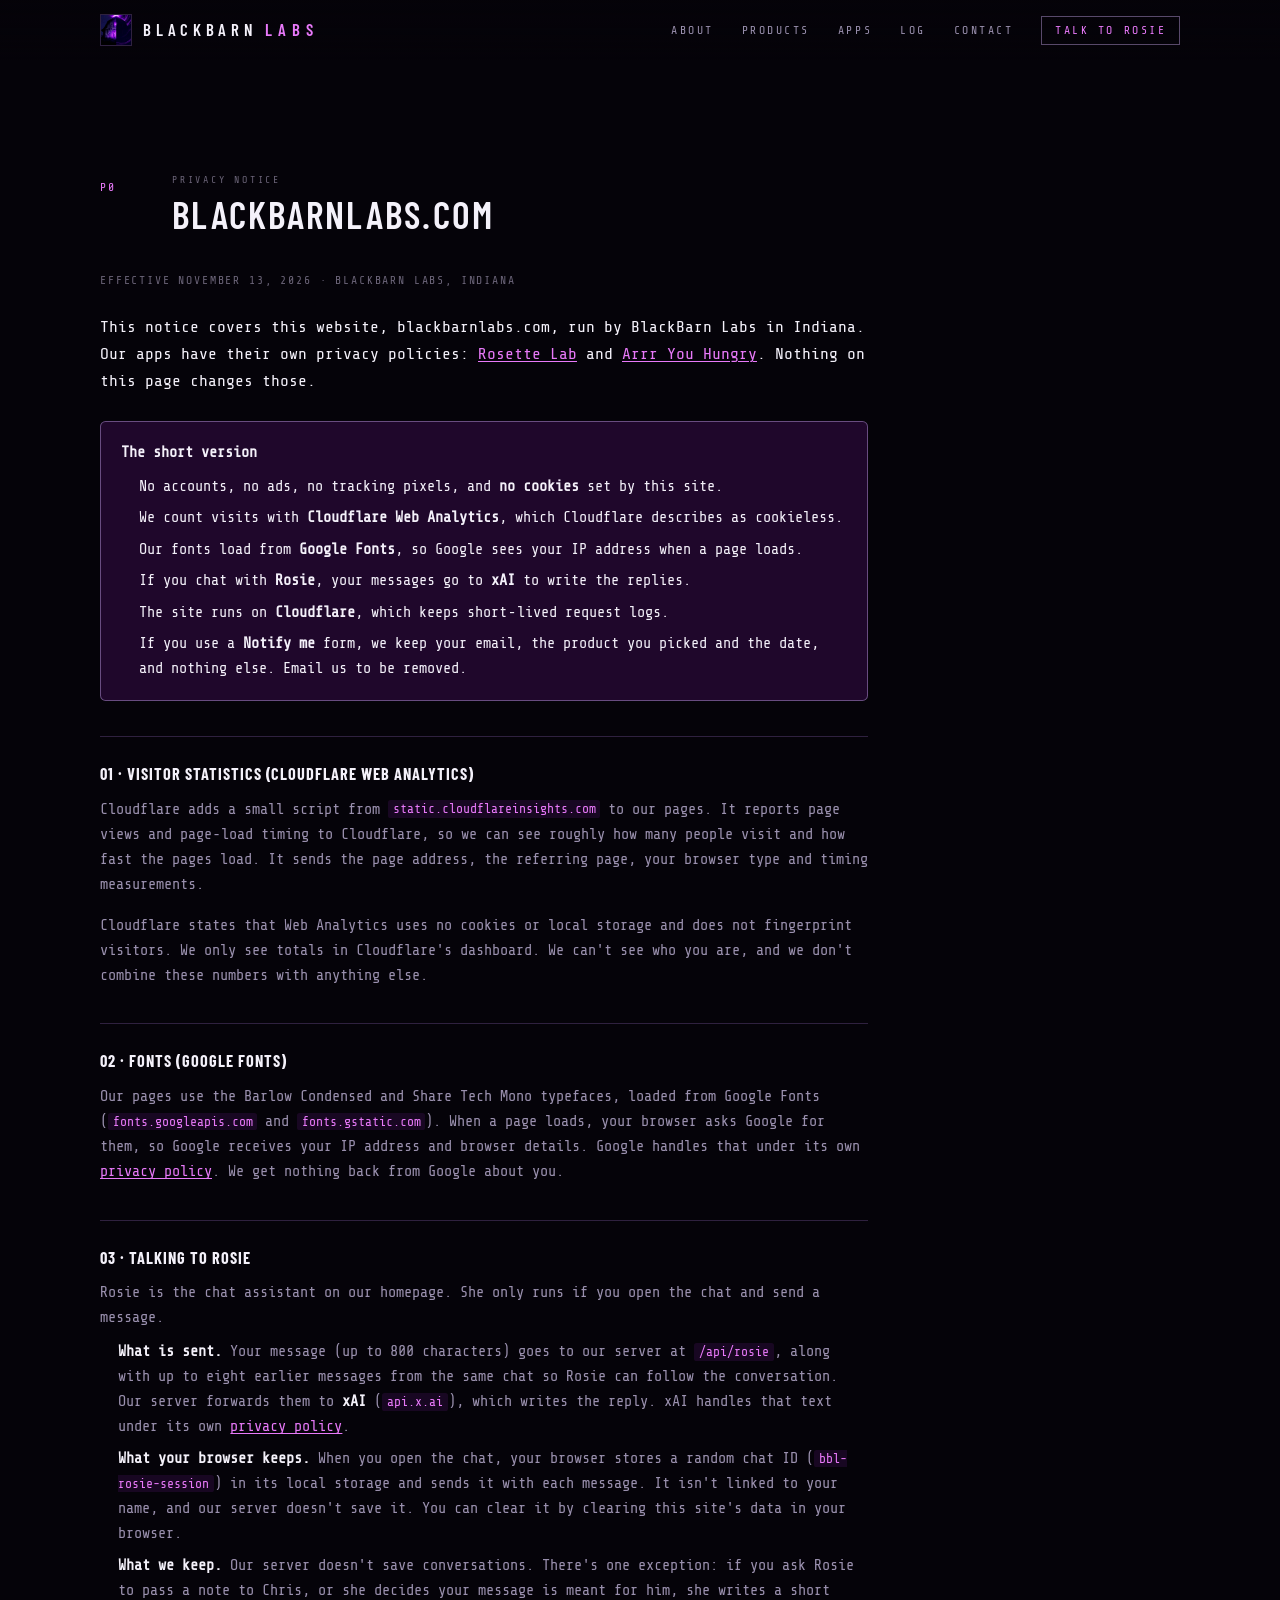
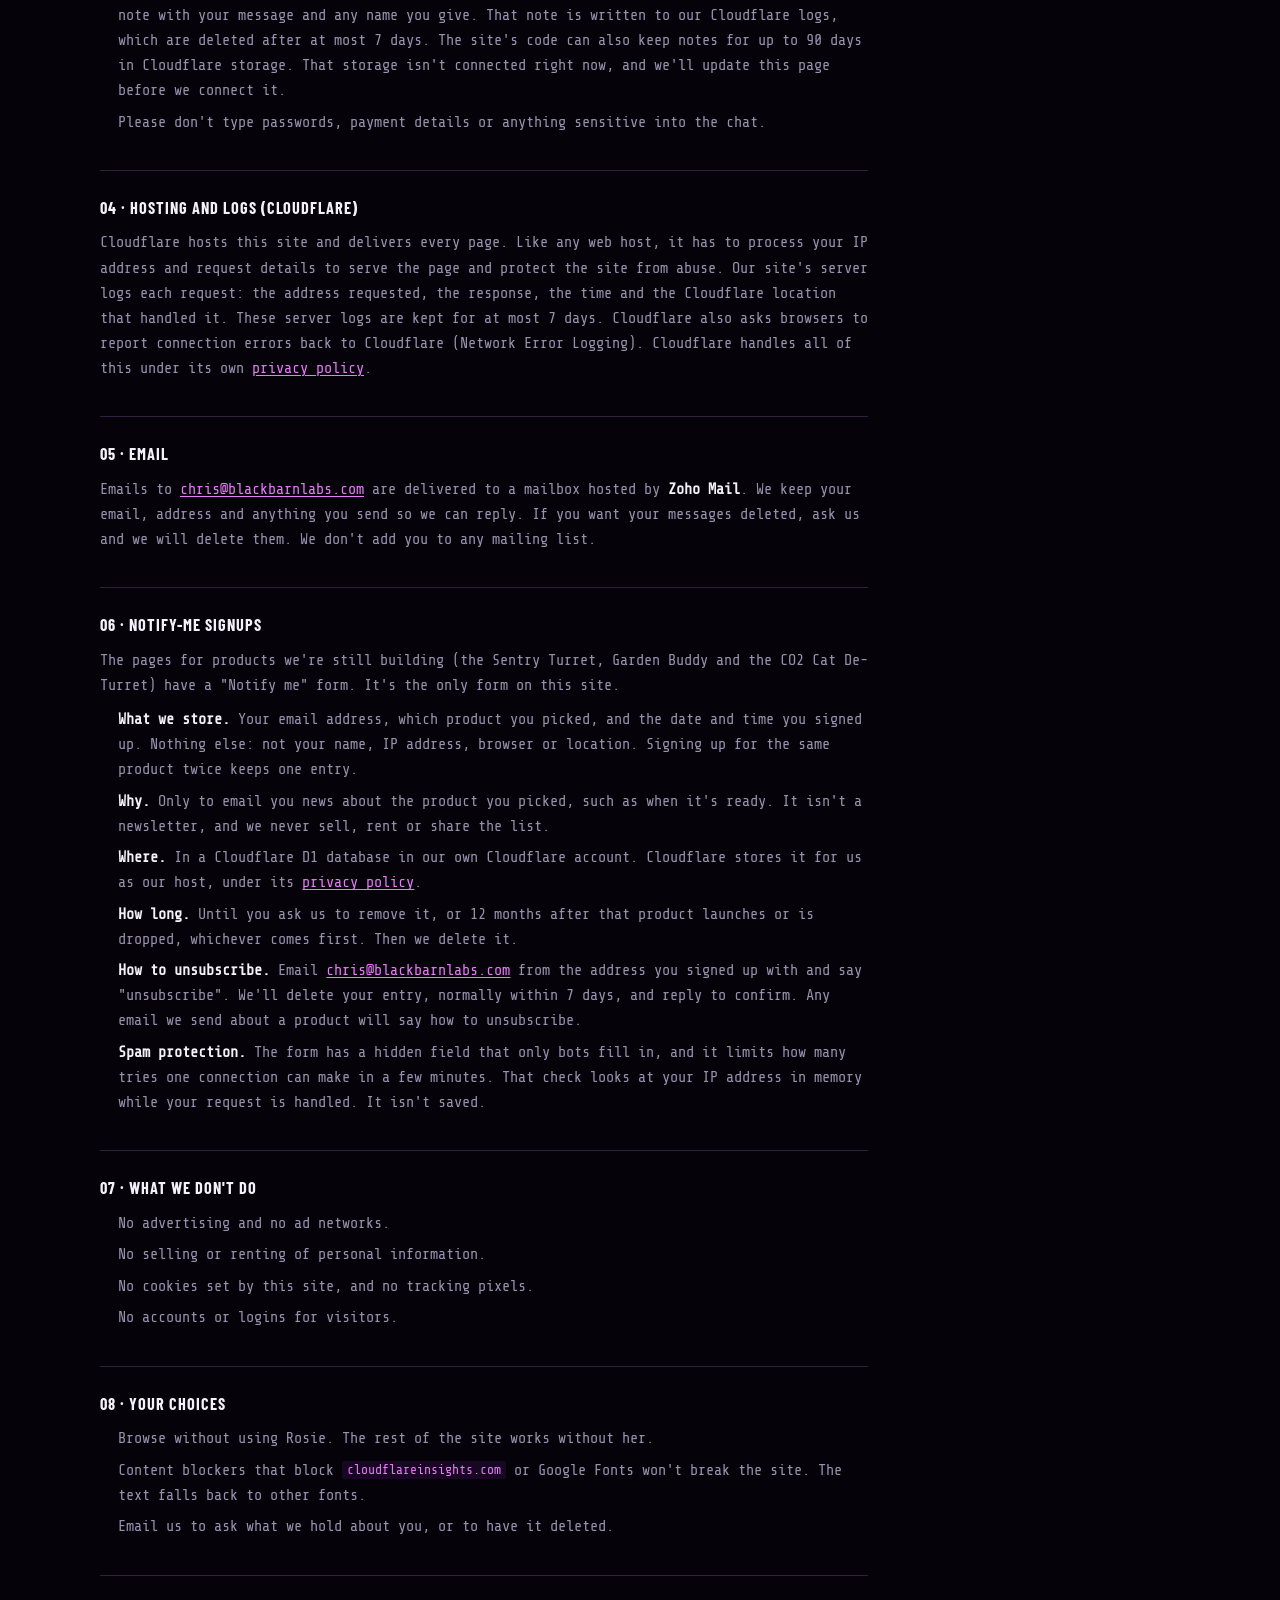
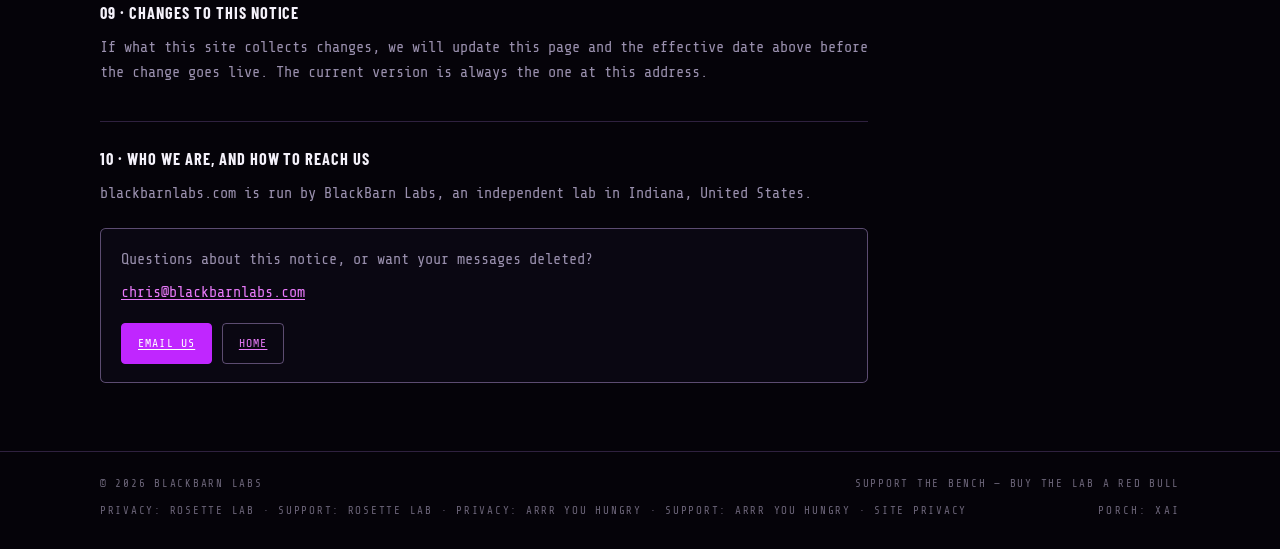
==== commit a5601675: "Product copy: CO2 Cat De-Turret countertop text, Garden Buddy rename and wick-mouth text (1/2)" ====
--- a/privacy/index.html
+++ b/privacy/index.html
@@ -117,7 +117,7 @@
       <p>Emails to <a href="mailto:chris@blackbarnlabs.com">chris@blackbarnlabs.com</a> are delivered to a mailbox hosted by <strong>Zoho Mail</strong>. We keep your email, address and anything you send so we can reply. If you want your messages deleted, ask us and we will delete them. We don't add you to any mailing list.</p>
 
       <h3 id="notify">06 &middot; Notify-me signups</h3>
-      <p>The pages for products we're still building (the Sentry Turret, Greenhouse Buddy and the CO2 Cat Deterrent) have a "Notify me" form. It's the only form on this site.</p>
+      <p>The pages for products we're still building (the Sentry Turret, Garden Buddy and the CO2 Cat De-Turret) have a "Notify me" form. It's the only form on this site.</p>
       <ul>
         <li><strong>What we store.</strong> Your email address, which product you picked, and the date and time you signed up. Nothing else: not your name, IP address, browser or location. Signing up for the same product twice keeps one entry.</li>
         <li><strong>Why.</strong> Only to email you news about the product you picked, such as when it's ready. It isn't a newsletter, and we never sell, rent or share the list.</li>
